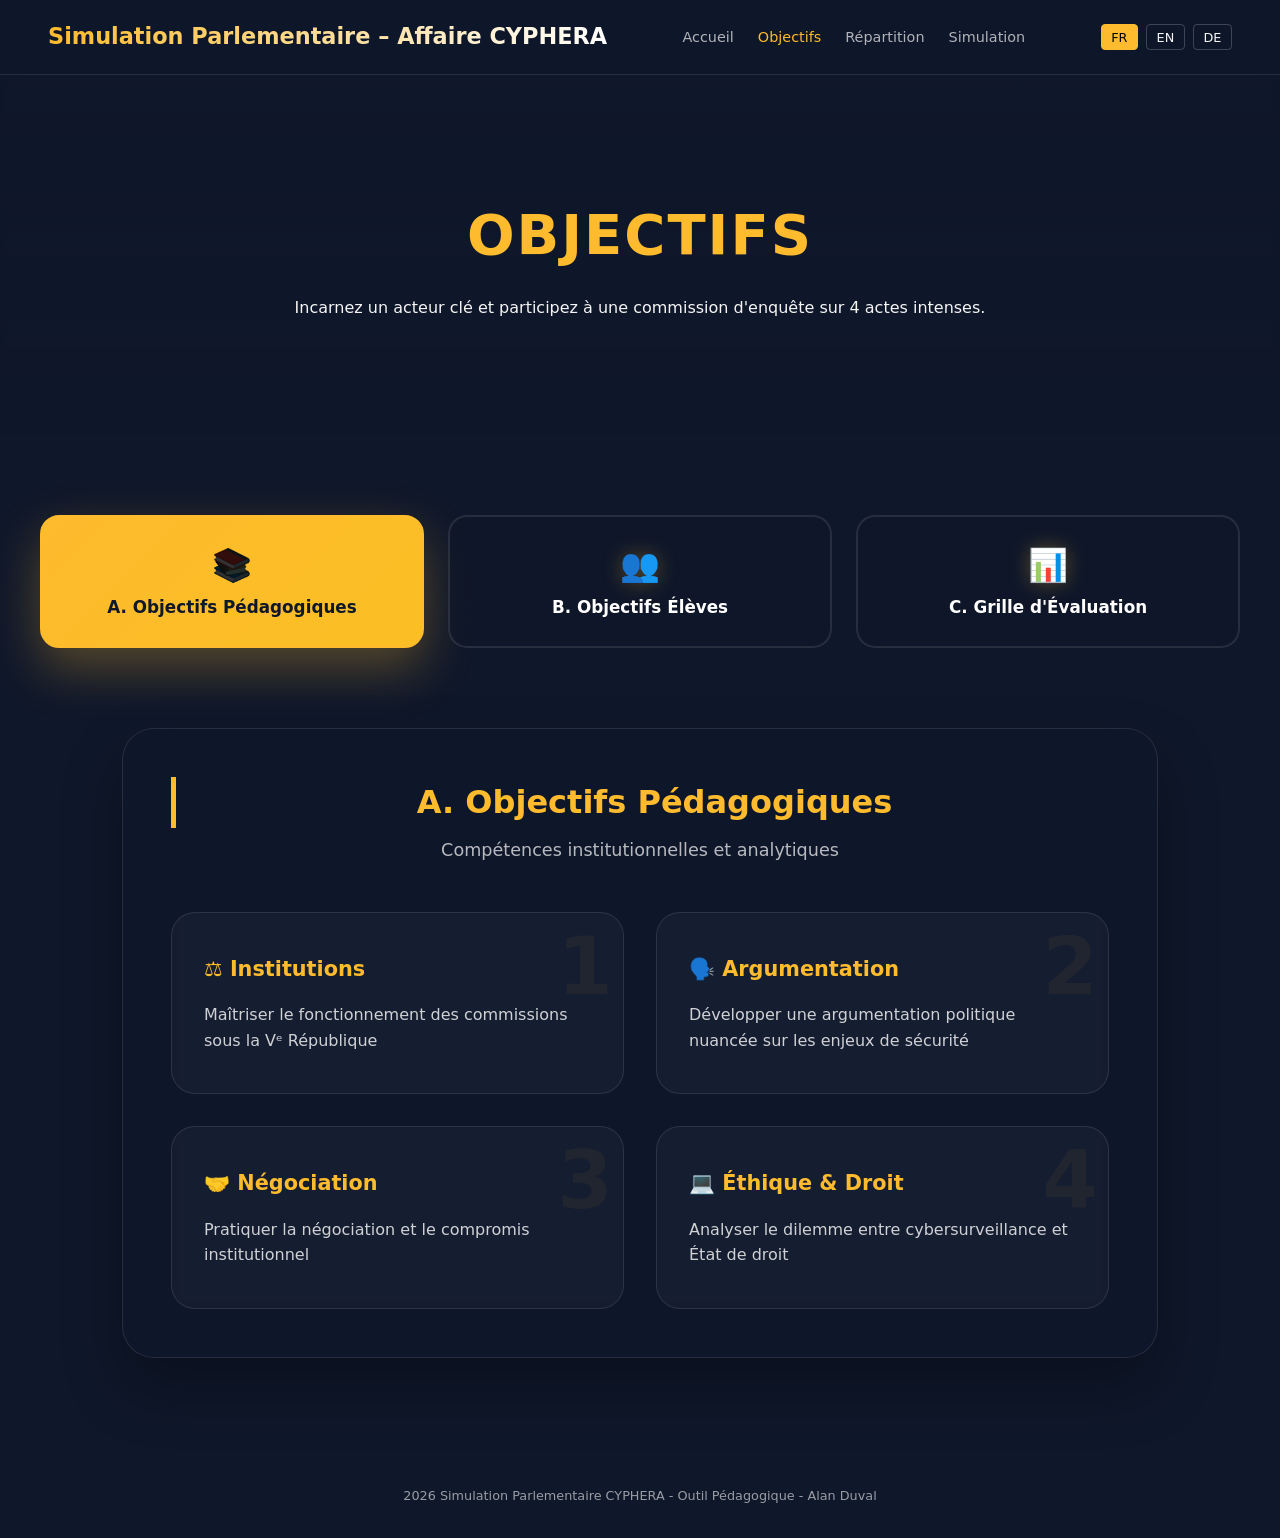
==== objectifs.html @ 70f9145d "first firs" ====
<!DOCTYPE html>
<html lang="fr">
<head>
    <meta charset="UTF-8">
    <meta name="viewport" content="width=device-width, initial-scale=1.0">
    <title data-i18n="tab_objectives">Objectifs – Affaire CYPHERA</title>
    <link rel="stylesheet" href="css/common.css">
    <link rel="stylesheet" href="css/objectifs.css">
</head>
<body data-lang="fr">
    <main class="objectifs-container">
        <!-- Page Hero (Harmonized) -->
        <section class="page-hero">
            <div class="video-container">
                <video id="bgVideo" autoplay muted playsinline loop>
                    <source src="assets/videos/CYPHERA02.mp4" type="video/mp4">
                </video>
                <div class="video-overlay"></div>
            </div>
            <div class="hero-content">
                <h1 data-i18n="nav_objectives">Objectifs</h1>
                <p data-i18n="slide3_text">Incarnez un acteur clé et participez à une commission d'enquête sur 4 actes intenses.</p>
            </div>
        </section>

        <!-- Navigation par 3 Boutons -->
        <section class="objectifs-buttons">
            <div class="buttons-grid">
                <button class="objectif-btn pedagogique active" data-section="pedagogiques">
                    <span class="btn-icon">📚</span>
                    <span data-i18n="objectifs.pedagogiques">A. Objectifs Pédagogiques</span>
                </button>
                <button class="objectif-btn eleves" data-section="eleves">
                    <span class="btn-icon">👥</span>
                    <span data-i18n="objectifs.eleves">B. Objectifs Élèves</span>
                </button>
                <button class="objectif-btn evaluation" data-section="evaluation">
                    <span class="btn-icon">📊</span>
                    <span data-i18n="objectifs.evaluation">C. Grille d'Évaluation</span>
                </button>
            </div>
        </section>

        <!-- Contenu Dynamique 3 Sections -->
        <section class="objectifs-content">
            
            <!-- Section A : Objectifs Pédagogiques -->
            <!-- Section A : Objectifs Pédagogiques -->
            <div id="pedagogiques" class="content-section active glass-card">
                <div class="section-header">
                    <h2 data-i18n="pedagogiques.title">A. Objectifs Pédagogiques</h2>
                    <p class="section-subtitle" data-i18n="pedagogiques.subtitle">Compétences institutionnelles et analytiques</p>
                </div>
                
                <div class="goals-grid">
                    <div class="goal-card">
                        <span class="goal-number">1</span>
                        <h3 data-i18n="pedagogiques.1.title">⚖️ Institutions</h3>
                        <p data-i18n="pedagogiques.1.desc">Maîtriser le fonctionnement des commissions sous la Vᵉ République</p>
                    </div>
                    
                    <div class="goal-card">
                        <span class="goal-number">2</span>
                        <h3 data-i18n="pedagogiques.2.title">🗣️ Argumentation</h3>
                        <p data-i18n="pedagogiques.2.desc">Développer une argumentation politique nuancée sur les enjeux de sécurité</p>
                    </div>
                    
                    <div class="goal-card">
                        <span class="goal-number">3</span>
                        <h3 data-i18n="pedagogiques.3.title">🤝 Négociation</h3>
                        <p data-i18n="pedagogiques.3.desc">Pratiquer la négociation et le compromis institutionnel</p>
                    </div>
                    
                    <div class="goal-card">
                        <span class="goal-number">4</span>
                        <h3 data-i18n="pedagogiques.4.title">💻 Éthique & Droit</h3>
                        <p data-i18n="pedagogiques.4.desc">Analyser le dilemme entre cybersurveillance et État de droit</p>
                    </div>
                </div>
            </div>

            <!-- Section B : Objectifs Élèves (CORRECTION #3) -->
            <div id="eleves" class="content-section glass-card">
                <div class="section-header">
                    <h2 data-i18n="eleves.title">B. Objectifs pour les Élèves</h2>
                    <p class="section-subtitle" data-i18n="eleves.subtitle">Préparation et évaluation concrètes</p>
                </div>
                
                <div class="goals-grid">
                    <div class="goal-card">
                        <span class="goal-number">1</span>
                        <h3 data-i18n="eleves.1.title">🎭 Incarner un rôle</h3>
                        <p data-i18n="eleves.1.desc">Incarner de manière réaliste l'un des 14 rôles attribués</p>
                    </div>
                    
                    <div class="goal-card">
                        <span class="goal-number">2</span>
                        <h3 data-i18n="eleves.2.title">📝 Préparer arguments</h3>
                        <p data-i18n="eleves.2.desc">Préparer des arguments adaptés à la position politique du rôle</p>
                    </div>
                    
                    <div class="goal-card">
                        <span class="goal-number">3</span>
                        <h3 data-i18n="eleves.3.title">⚖️ Comprendre les institutions</h3>
                        <p data-i18n="eleves.3.desc">Comprendre sa place et ses pouvoirs dans le cadre des institutions de la Ve République</p>
                    </div>
                    
                    <div class="goal-card">
                        <span class="goal-number">4</span>
                        <h3 data-i18n="eleves.4.title">🗳️ Participer débat</h3>
                        <p data-i18n="eleves.4.desc">Participer activement au débat démocratique structuré</p>
                    </div>
                </div>
            </div>

            <!-- Section C : Grille d'Évaluation COMPLÈTE -->
            <div id="evaluation" class="content-section glass-card">
                <h2 data-i18n="eval.title">Grille d'Évaluation (20 points)</h2>
                
                <div class="evaluation-summary">
                    <p data-i18n="eval.description">Évaluation par groupe (2 élèves) sur 4 phases (5 pts/phase × 4 = 20 pts)</p>
                </div>

                <!-- Tableau Principal 4 Critères -->
                <table class="evaluation-grid main-grid">
                    <thead>
                        <tr>
                            <th data-i18n="eval.criteria">Critère</th>
                            <th data-i18n="eval.description_col">Description</th>
                            <th data-i18n="eval.0to1">0-1 pt</th>
                            <th data-i18n="eval.2to3">2-3 pts</th>
                            <th data-i18n="eval.4to5">4-5 pts</th>
                        </tr>
                    </thead>
                    <tbody>
                        <tr>
                            <td data-i18n="eval.criterion1">1. Rôle</td>
                            <td data-i18n="eval.desc1">Cohérence/jeu du rôle attribué (position, intérêts, limites)</td>
                            <td>Flou</td>
                            <td>Plausible</td>
                            <td class="gold">Nuancé</td>
                        </tr>
                        <tr>
                            <td data-i18n="eval.criterion2">2. Faits CYPHERA</td>
                            <td data-i18n="eval.desc2">Maîtrise scénario (ingérence, surveillance, 14 acteurs)</td>
                            <td>Imprécis</td>
                            <td>Corrects</td>
                            <td class="gold">Enrichis</td>
                        </tr>
                        <tr>
                            <td data-i18n="eval.criterion3">3. Questions/Réponses</td>
                            <td data-i18n="eval.desc3">Commission: questions incisives. Témoins: réponses cohérentes</td>
                            <td>Vagues</td>
                            <td>Basiques</td>
                            <td class="gold">Stratégiques</td>
                        </tr>
                        <tr>
                            <td data-i18n="eval.criterion4">4. Argumentation</td>
                            <td data-i18n="eval.desc4">Dilemme sécurité/libertés, cohérence avec pouvoir du rôle</td>
                            <td>Faibles</td>
                            <td>Logiques</td>
                            <td class="gold">Complexes</td>
                        </tr>
                    </tbody>
                </table>

                <!-- Tableaux Par Phase (Actes 1-4) -->
                <div class="phases-breakdown">
                    <div class="phase-card">
                        <h3 data-i18n="eval.phase1">Phase 1 : Création Commission (Acte 1)</h3>
                        <table class="phase-grid">
                            <tr><th data-i18n="eval.focus">Focus</th><th data-i18n="eval.expected">Attendus</th></tr>
                            <tr><td data-i18n="eval.role">Rôle</td><td>Négociation président/rapporteur crédible</td></tr>
                            <tr><td data-i18n="eval.facts">Faits</td><td>Procédure résolution, bureau commission</td></tr>
                            <tr><td data-i18n="eval.questions">Questions</td><td>"Qui élit président ?", "Champ enquête ?"</td></tr>
                            <tr><td data-i18n="eval.argumentation">Argumentation</td><td>Compromis majorités/oppositions</td></tr>
                        </table>
                    </div>
                    <div class="phase-card">
                        <h3 data-i18n="eval.phase2">Phase 2 : Auditions (Acte 2)</h3>
                        <table class="phase-grid">
                            <tr><th data-i18n="eval.focus">Focus</th><th data-i18n="eval.expected">Attendus</th></tr>
                            <tr><td data-i18n="eval.role">Rôle</td><td>CNIL→RGPD, Extrême droite→Singapour, Journalistes→sources</td></tr>
                            <tr><td data-i18n="eval.facts">Faits</td><td>CYPHERA SECURITY, surveillance collatérale</td></tr>
                            <tr><td data-i18n="eval.questions">Questions</td><td>"Pourquoi surveiller innocents ?"</td></tr>
                            <tr><td data-i18n="eval.argumentation">Argumentation</td><td>Défense/attaque selon position</td></tr>
                        </table>
                    </div>
                    <div class="phase-card">
                        <h3 data-i18n="eval.phase3">Phase 3 : Rapport (Acte 3)</h3>
                        <table class="phase-grid">
                            <tr><th data-i18n="eval.focus">Focus</th><th data-i18n="eval.expected">Attendus</th></tr>
                            <tr><td data-i18n="eval.role">Rôle</td><td>4 positions/acteur/acte cohérentes</td></tr>
                            <tr><td data-i18n="eval.facts">Faits</td><td>Synthèse auditions, responsabilités</td></tr>
                            <tr><td data-i18n="eval.questions">Questions</td><td>Réformes proposées (CNCTR, loi)</td></tr>
                            <tr><td data-i18n="eval.argumentation">Argumentation</td><td>Propositions législatives réalistes</td></tr>
                        </table>
                    </div>
                    <div class="phase-card">
                        <h3 data-i18n="eval.phase4">Phase 4 : Débat Final (Acte 4)</h3>
                        <table class="phase-grid">
                            <tr><th data-i18n="eval.focus">Focus</th><th data-i18n="eval.expected">Attendus</th></tr>
                            <tr><td data-i18n="eval.role">Rôle</td><td>Plaidoyer final convaincant</td></tr>
                            <tr><td data-i18n="eval.facts">Faits</td><td>Conséquences politiques (loi, opinion)</td></tr>
                            <tr><td data-i18n="eval.questions">Questions</td><td>Gestion objections adversaires</td></tr>
                            <tr><td data-i18n="eval.argumentation">Argumentation</td><td>Vision stratégique éthique</td></tr>
                        </table>
                    </div>
                </div>

                <!-- Barème Détail -->
                <div class="evaluation-scale">
                    <h3 data-i18n="eval.scale">Barème Détaillé</h3>
                    <table class="scale-grid">
                        <thead>
                            <tr>
                                <th data-i18n="eval.points">Points</th>
                                <th data-i18n="eval.level">Niveau</th>
                                <th data-i18n="eval.expectations">Attentes</th>
                            </tr>
                        </thead>
                        <tbody>
                            <tr class="excellent"><td>16-20/20</td><td data-i18n="eval.excellent">Excellent</td><td>Rôles nuancés, argumentation fine, maîtrise institutions</td></tr>
                            <tr class="very-good"><td>12-15/20</td><td data-i18n="eval.veryGood">Très Bon</td><td>Rôles cohérents, arguments solides, procédure juste</td></tr>
                            <tr class="satisfying"><td>8-11/20</td><td data-i18n="eval.satisfying">Satisfaisant</td><td>Rôles identifiés, faits corrects, participation active</td></tr>
                            <tr class="insufficient"><td>&lt;8/20</td><td data-i18n="eval.insufficient">Insuffisant</td><td>Rôles flous, faits imprécis, participation passive</td></tr>
                        </tbody>
                    </table>
                </div>

                <!-- Fiche Professeur -->
                <div class="teacher-section">
                    <h3 data-i18n="eval.instructions">Instructions Professeur</h3>
                    <ul>
                        <li data-i18n="eval.inst1">Évaluer par phase (5 colonnes horizontales)</li>
                        <li data-i18n="eval.inst2">Cocher 4-5 pts : Excellent | 2-3 pts : Satisfaisant | 0-1 pt : À travailler</li>
                        <li data-i18n="eval.inst3">Bonus transversaux (+4 pts max) : Sources, i18n, binôme équilibré</li>
                        <li data-i18n="eval.inst4">Total final : ___/24 pts (grille + bonus)</li>
                    </ul>
                </div>

                <!-- Boutons Actions -->
                <div class="pdf-actions">
                    <button class="pdf-btn gold" id="download-grille-pdf" data-pdf="grille-evaluation-complete">
                        📥 <span data-i18n="eval.download">Télécharger PDF</span>
                    </button>
                    <button class="print-btn" onclick="window.print()">
                        🖨️ <span data-i18n="eval.print">Imprimer</span>
                    </button>
                </div>
            </div>
        </section>
    </main>

    <!-- Scripts CYPHERA -->
    <script src="i18n/translations.js"></script>
    <script src="js/i18n.js"></script>
    <script src="js/header.js"></script>
    <script src="js/pdf-generator.js"></script>
    <script src="js/objectifs.js"></script>
</body>
</html>
---- css/common.css ----
:root {
    --primary-color: #1a2a6c;
    --secondary-color: #b21f1f;
    --accent-color: #fdbb2d;
    --text-color: #f5f5f5;
    --bg-color: #0f172a;
    --card-bg: rgba(255, 255, 255, 0.05);
    --glass-effect: blur(10px);
    --transition: all 0.3s ease;
}

* {
    margin: 0;
    padding: 0;
    box-sizing: border-box;
    font-family: 'Inter', system-ui, -apple-system, sans-serif;
}

body {
    background-color: var(--bg-color);
    color: var(--text-color);
    line-height: 1.6;
    overflow-x: hidden;
    min-height: 100vh;
    display: flex;
    flex-direction: column;
}

.main-header {
    background: rgba(15, 23, 42, 0.9);
    backdrop-filter: var(--glass-effect);
    padding: 1.2rem 3rem;
    display: flex;
    justify-content: space-between;
    align-items: center;
    position: sticky;
    top: 0;
    z-index: 1000;
    border-bottom: 1px solid rgba(255, 255, 255, 0.1);
}

.logo-container h1 {
    font-size: 1.4rem;
    font-weight: 800;
    background: linear-gradient(to right, var(--accent-color), #fff);
    -webkit-background-clip: text;
    -webkit-text-fill-color: transparent;
}

.main-nav ul {
    display: flex;
    list-style: none;
    gap: 1.5rem;
}

.main-nav a {
    text-decoration: none;
    color: var(--text-color);
    font-size: 0.9rem;
    font-weight: 500;
    opacity: 0.7;
    transition: var(--transition);
}

.main-nav a:hover, .main-nav a.active {
    opacity: 1;
    color: var(--accent-color);
}

.lang-selector {
    display: flex;
    gap: 0.5rem;
}

.lang-btn {
    background: transparent;
    border: 1px solid rgba(255, 255, 255, 0.2);
    color: var(--text-color);
    padding: 0.3rem 0.6rem;
    cursor: pointer;
    border-radius: 4px;
    font-size: 0.8rem;
    transition: var(--transition);
}

.lang-btn:hover, .lang-btn.active {
    background: var(--accent-color);
    color: #000;
    border-color: var(--accent-color);
}

.main-footer {
    padding: 2rem;
    text-align: center;
    font-size: 0.8rem;
    opacity: 0.6;
    margin-top: auto;
}

.container {
    max-width: 1200px;
    margin: 0 auto;
    padding: 2rem;
    width: 100%;
}

/* Page Hero Section (Generalized for all pages) */
.page-hero {
    position: relative;
    height: 40vh;
    width: 100%;
    overflow: hidden;
    display: flex;
    align-items: center;
    justify-content: center;
    text-align: center;
}

.video-container {
    position: absolute;
    top: 0;
    left: 0;
    width: 100%;
    height: 100%;
    z-index: -1;
}

.video-container video {
    width: 100%;
    height: 100%;
    object-fit: cover;
}

.video-overlay {
    position: absolute;
    top: 0;
    left: 0;
    width: 100%;
    height: 100%;
    background: linear-gradient(to bottom, rgba(15, 23, 42, 0.5), rgba(15, 23, 42, 0.7));
    backdrop-filter: blur(2px);
}

.hero-content {
    z-index: 1;
    padding: 2rem;
}

.hero-content h1 {
    font-size: 3.5rem;
    margin-bottom: 1rem;
    color: var(--accent-color);
    text-transform: uppercase;
    letter-spacing: 2px;
    font-weight: 800;
}
---- css/objectifs.css ----
/* objectifs.css - 3 boutons séquentiels & Grille d'évaluation complète */

:root {
    --navy: #1a2a6c;
    --blue: #1e3a8a;
    --gold: #fdbb2d;
    --light-bg: #f8fafc;
}

.objectifs-container {
    padding-top: 0; /* Hero takes care of spacing */
    min-height: 100vh;
}

/* Section Boutons */
.objectifs-buttons {
    padding: 3rem 2rem;
    margin-top: 2rem;
}

.buttons-grid {
    display: grid;
    grid-template-columns: repeat(auto-fit, minmax(280px, 1fr));
    gap: 1.5rem;
    max-width: 1200px;
    margin: 0 auto;
}

.objectif-btn {
    position: relative;
    padding: 1.8rem 1.2rem;
    border: 2px solid rgba(255, 255, 255, 0.1);
    border-radius: 1.2rem;
    background: rgba(15, 23, 42, 0.4);
    backdrop-filter: blur(20px);
    color: white;
    font-weight: 600;
    font-size: 1.05rem;
    cursor: pointer;
    transition: all 0.4s cubic-bezier(0.4, 0, 0.2, 1);
    text-align: center;
}

.objectif-btn:hover {
    border-color: var(--gold);
    box-shadow: 0 15px 35px rgba(253, 187, 45, 0.2);
    transform: translateY(-5px);
}

.objectif-btn.active {
    background: linear-gradient(135deg, var(--gold), #fbbf24);
    color: #0f172a;
    box-shadow: 0 20px 50px rgba(253, 187, 45, 0.3);
    border-color: var(--gold);
}

.btn-icon {
    display: block;
    font-size: 2rem;
    margin-bottom: 0.8rem;
    filter: drop-shadow(0 0 10px rgba(253, 187, 45, 0.3));
}

.objectif-btn.active .btn-icon {
    filter: brightness(0.2);
}

/* Sections de Contenu */
.objectifs-content {
    padding: 2rem 2rem 6rem;
    max-width: 1100px;
    margin: 0 auto;
}

.content-section {
    display: none;
    opacity: 0;
    transform: translateY(30px);
    transition: all 0.6s ease;
}

.content-section.active {
    display: block;
    opacity: 1;
    transform: translateY(0);
}

.glass-card {
    background: rgba(15, 23, 42, 0.5);
    backdrop-filter: blur(30px);
    border: 1px solid rgba(255, 255, 255, 0.1);
    border-radius: 2rem;
    padding: 3rem;
    box-shadow: 0 30px 60px rgba(0, 0, 0, 0.3);
}

.glass-card h2 {
    color: var(--gold);
    margin-bottom: 2rem;
    font-size: 2rem;
    border-left: 5px solid var(--gold);
    padding-left: 1.5rem;
}

/* Listes */
.goals-list {
    list-style: none;
    padding: 0;
}

.goals-list li {
    padding: 1.2rem;
    margin-bottom: 1rem;
    background: rgba(255, 255, 255, 0.05);
    border-radius: 12px;
    border-left: 3px solid rgba(253, 187, 45, 0.5);
    font-size: 1.1rem;
    transition: 0.3s;
}

.goals-list li:hover {
    background: rgba(255, 255, 255, 0.08);
    transform: translateX(10px);
}

/* NEW: Goals Grid System (Section B) */
.section-header {
    margin-bottom: 3rem;
    text-align: center;
}

.section-subtitle {
    color: rgba(255, 255, 255, 0.7);
    font-size: 1.1rem;
    margin-top: -1.5rem;
}

.goals-grid {
    display: grid;
    grid-template-columns: repeat(auto-fit, minmax(320px, 1fr));
    gap: 2rem;
    margin-top: 2rem;
}

.goal-card {
    background: rgba(255, 255, 255, 0.03);
    border: 1px solid rgba(255, 255, 255, 0.1);
    border-radius: 1.5rem;
    padding: 2.5rem 2rem;
    position: relative;
    transition: all 0.4s ease;
    overflow: hidden;
}

.goal-card:hover {
    background: rgba(255, 255, 255, 0.06);
    border-color: var(--gold);
    transform: translateY(-8px);
    box-shadow: 0 20px 40px rgba(0, 0, 0, 0.2);
}

.goal-number {
    position: absolute;
    top: -10px;
    right: 10px;
    font-size: 5rem;
    font-weight: 900;
    color: rgba(253, 187, 45, 0.05);
    z-index: 0;
}

.goal-card h3 {
    color: var(--gold);
    font-size: 1.3rem;
    margin-bottom: 1rem;
    position: relative;
    z-index: 1;
}

.goal-card p {
    color: rgba(255, 255, 255, 0.8);
    line-height: 1.6;
    position: relative;
    z-index: 1;
}

/* GRILLE D'ÉVALUATION COMPLÈTE STYLE */

.evaluation-summary {
    background: rgba(253, 187, 45, 0.1);
    border-left: 4px solid var(--gold);
    padding: 1.5rem;
    border-radius: 0.5rem;
    margin-bottom: 2rem;
    font-size: 1.1rem;
    color: white;
}

/* Tableaux principal & phases */
.evaluation-grid,
.phase-grid,
.scale-grid {
    width: 100%;
    border-collapse: collapse;
    margin: 2rem 0;
    background: rgba(255, 255, 255, 0.05);
    border-radius: 1rem;
    overflow: hidden;
    border: 1px solid rgba(255, 255, 255, 0.1);
}

.evaluation-grid th,
.evaluation-grid td,
.phase-grid th,
.phase-grid td,
.scale-grid th,
.scale-grid td {
    padding: 1.2rem 1.5rem;
    text-align: left;
    border-bottom: 1px solid rgba(255, 255, 255, 0.05);
}

.evaluation-grid th,
.phase-grid th,
.scale-grid th {
    background: rgba(253, 187, 45, 0.1);
    color: var(--gold);
    font-weight: 700;
    font-size: 1rem;
}

.evaluation-grid td:last-child.gold {
    background: rgba(253, 187, 45, 0.15);
    color: var(--gold);
    font-weight: 700;
}

/* Phases breakdown cards */
.phases-breakdown {
    display: grid;
    grid-template-columns: repeat(auto-fit, minmax(320px, 1fr));
    gap: 1.5rem;
    margin: 3rem 0;
}

.phase-card {
    background: rgba(15, 23, 42, 0.4);
    border: 1px solid rgba(253, 187, 45, 0.3);
    border-radius: 1.2rem;
    padding: 1.5rem;
    transition: all 0.3s ease;
}

.phase-card:hover {
    border-color: var(--gold);
    box-shadow: 0 10px 30px rgba(253, 187, 45, 0.1);
    transform: translateY(-3px);
}

.phase-card h3 {
    color: var(--gold);
    font-size: 1.1rem;
    margin-bottom: 1.2rem;
    padding-bottom: 0.5rem;
    border-bottom: 1px solid rgba(253, 187, 45, 0.2);
}

.phase-grid {
    background: transparent;
    margin: 0;
    font-size: 0.9rem;
}

.phase-grid th { padding: 0.5rem 1rem; }
.phase-grid td { padding: 0.8rem 1rem; border: none; border-bottom: 1px solid rgba(255, 255, 255, 0.03); }
.phase-grid td:first-child { color: var(--gold); font-weight: 600; width: 30%; }

/* Barème niveau */
.evaluation-scale {
    margin: 3rem 0;
}

.scale-grid tr.excellent { background: rgba(52, 211, 153, 0.1); }
.scale-grid tr.very-good { background: rgba(96, 165, 250, 0.1); }
.scale-grid tr.satisfying { background: rgba(251, 191, 36, 0.1); }
.scale-grid tr.insufficient { background: rgba(248, 113, 113, 0.1); }

/* Section professeur */
.teacher-section {
    background: rgba(255, 255, 255, 0.03);
    border-left: 4px solid var(--gold);
    padding: 2.5rem;
    border-radius: 1rem;
    margin: 3rem 0;
}

.teacher-section h3 {
    color: var(--gold);
    margin-bottom: 1.5rem;
    font-size: 1.4rem;
}

.teacher-section ul {
    list-style: none;
    padding: 0;
}

.teacher-section li {
    padding: 0.8rem 0;
    color: rgba(255, 255, 255, 0.8);
    border-bottom: 1px solid rgba(255, 255, 255, 0.05);
}

.teacher-section li:before {
    content: "✓ ";
    color: var(--gold);
    font-weight: bold;
    margin-right: 0.8rem;
}

/* Boutons actions */
.pdf-actions {
    display: flex;
    gap: 1.5rem;
    margin-top: 3rem;
    justify-content: center;
    flex-wrap: wrap;
}

.pdf-btn,
.print-btn {
    padding: 1.2rem 3rem;
    background: linear-gradient(135deg, var(--gold), #fbbf24);
    color: #0f172a;
    border: none;
    border-radius: 50px;
    font-weight: 800;
    font-size: 1.1rem;
    cursor: pointer;
    box-shadow: 0 10px 25px rgba(253, 187, 45, 0.3);
    transition: 0.4s;
    display: flex;
    align-items: center;
    gap: 0.8rem;
}

.print-btn {
    background: rgba(255, 255, 255, 0.1);
    color: white;
    border: 1px solid rgba(255, 255, 255, 0.2);
}

.pdf-btn:hover, .print-btn:hover {
    transform: translateY(-5px) scale(1.02);
    box-shadow: 0 15px 35px rgba(253, 187, 45, 0.5);
}

/* Mobile responsive */
@media (max-width: 768px) {
    .buttons-grid { grid-template-columns: 1fr; }
    .glass-card { padding: 2rem 1.5rem; }
    .evaluation-grid { display: block; overflow-x: auto; }
    .phases-breakdown { grid-template-columns: 1fr; }
    .pdf-actions { flex-direction: column; width: 100%; }
    .pdf-btn, .print-btn { width: 100%; justify-content: center; }
}

/* Print Styles */
@media print {
    body { background: white; color: black; }
    .main-header, .main-footer, .hero-video, .objectifs-buttons, .pdf-actions { display: none !important; }
    .objectifs-container { padding: 0; margin: 0; }
    .glass-card { 
        background: white !important; 
        color: black !important; 
        box-shadow: none !important; 
        padding: 0; 
        border: none !important;
    }
    .evaluation-grid, .phase-grid, .scale-grid {
        background: white !important;
        color: black !important;
        border: 1px solid #ccc !important;
    }
    .evaluation-grid th, .phase-grid th, .scale-grid th {
        background: #f0f0f0 !important;
        color: black !important;
        border: 1px solid #ccc !important;
    }
    .evaluation-grid td, .phase-grid td, .scale-grid td {
        border: 1px solid #eee !important;
    }
    .gold { background: #fff9eb !important; }
    .excellent { background: #ecfdf5 !important; }
    .content-section { display: block !important; opacity: 1 !important; transform: none !important; margin-bottom: 2rem; }
    h2, h3 { color: black !important; border-color: #333 !important; }
    .teacher-section { border: 1px solid #ccc !important; background: #fafafa !important; }
}
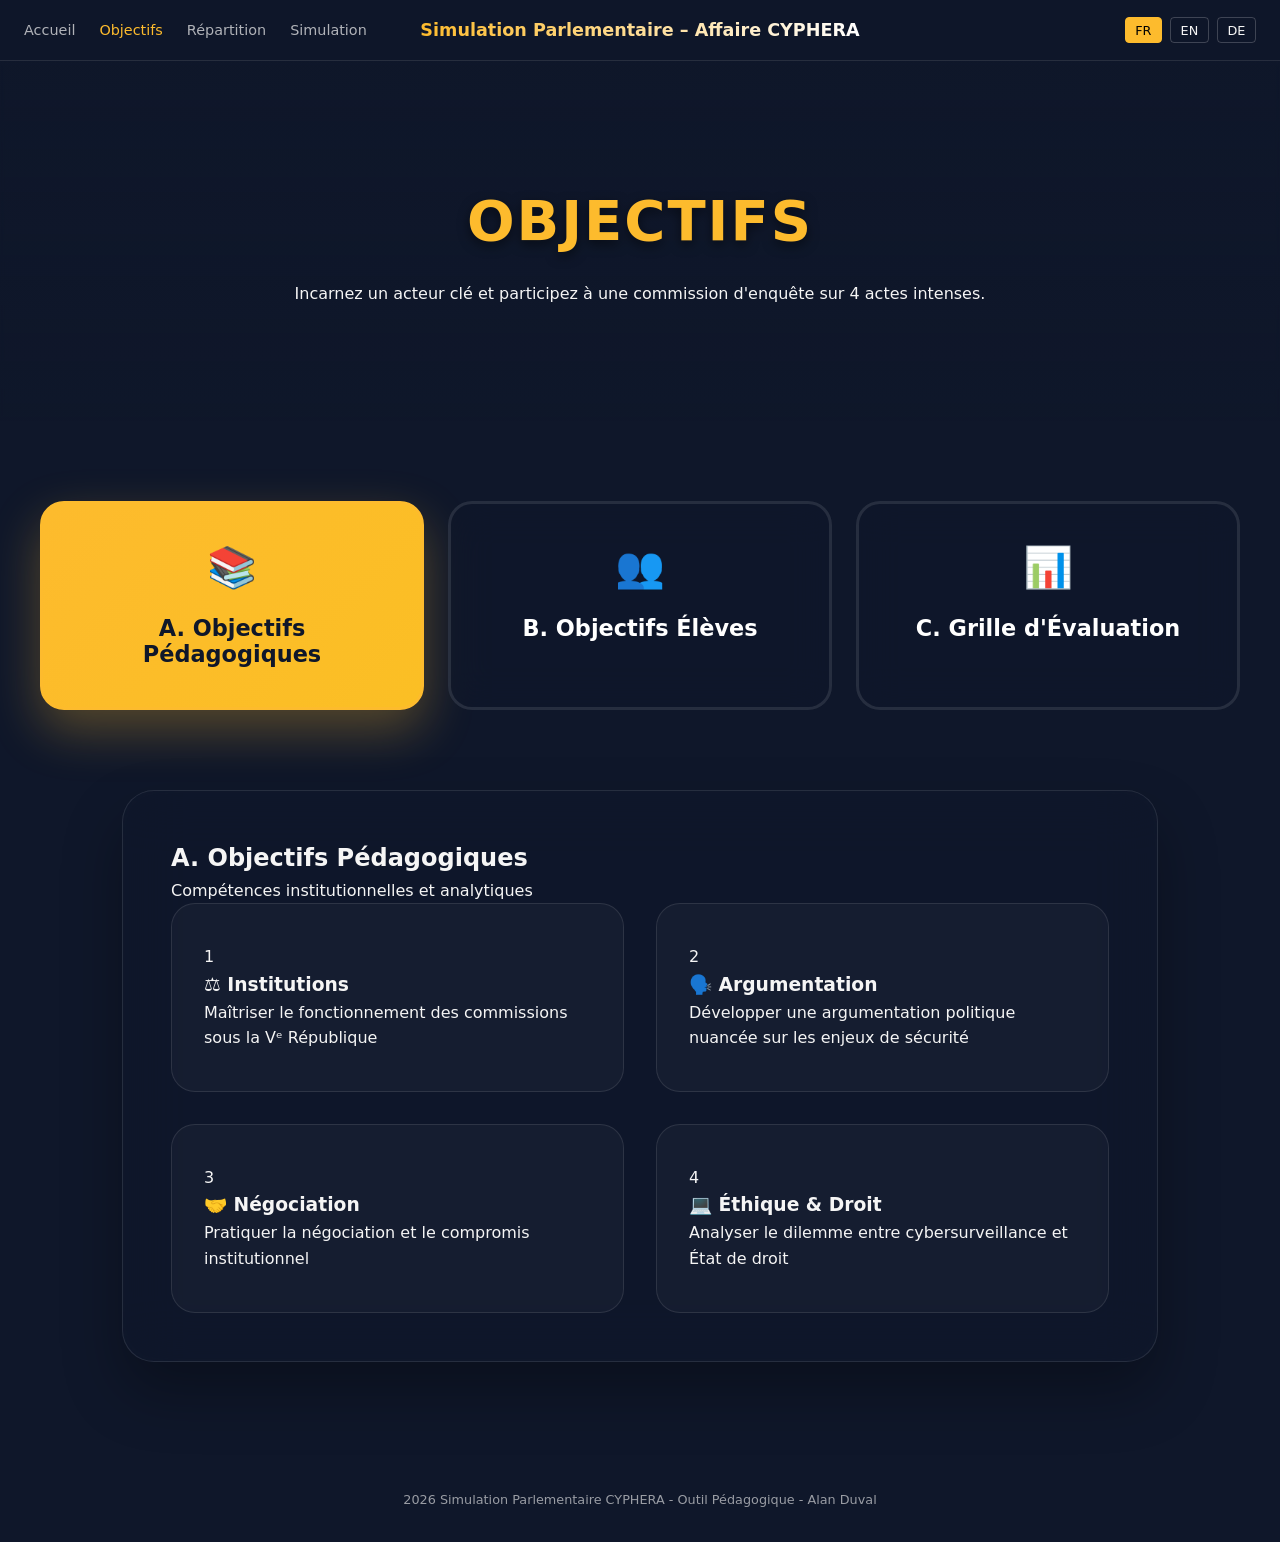
==== commit fb4f4413: "next next" ====
--- a/objectifs.html
+++ b/objectifs.html
@@ -4,8 +4,17 @@
     <meta charset="UTF-8">
     <meta name="viewport" content="width=device-width, initial-scale=1.0">
     <title data-i18n="tab_objectives">Objectifs – Affaire CYPHERA</title>
-    <link rel="stylesheet" href="css/common.css">
-    <link rel="stylesheet" href="css/objectifs.css">
+    <link rel="stylesheet" href="css/base/variables.css">
+    <link rel="stylesheet" href="css/base/reset.css">
+    <link rel="stylesheet" href="css/base/layout.css">
+    <link rel="stylesheet" href="css/components/header.css">
+    <link rel="stylesheet" href="css/components/header-nav.css">
+    <link rel="stylesheet" href="css/components/header-mobile.css">
+    <link rel="stylesheet" href="css/components/hero.css">
+    <link rel="stylesheet" href="css/components/glass-card.css">
+    <link rel="stylesheet" href="css/components/tables.css">
+    <link rel="stylesheet" href="css/pages/objectifs/objectifs-layout.css">
+    <link rel="stylesheet" href="css/pages/objectifs/objectifs-eval.css">
 </head>
 <body data-lang="fr">
     <main class="objectifs-container">
@@ -254,9 +263,9 @@
 
     <!-- Scripts CYPHERA -->
     <script src="i18n/translations.js"></script>
-    <script src="js/i18n.js"></script>
-    <script src="js/header.js"></script>
-    <script src="js/pdf-generator.js"></script>
-    <script src="js/objectifs.js"></script>
+    <script src="js/core/i18n.js"></script>
+    <script src="js/components/header.js"></script>
+    <script src="js/utils/pdf-generator.js"></script>
+    <script src="js/modules/objectifs.js"></script>
 </body>
 </html>
--- a/css/base/variables.css
+++ b/css/base/variables.css
@@ -0,0 +1,11 @@
+:root {
+    --primary-color: #1a2a6c;
+    --secondary-color: #b21f1f;
+    --accent-color: #fdbb2d;
+    --gold: #fdbb2d;
+    --text-color: #f5f5f5;
+    --bg-color: #0f172a;
+    --card-bg: rgba(255, 255, 255, 0.05);
+    --glass-effect: blur(10px);
+    --transition: all 0.3s ease;
+}
--- a/css/base/layout.css
+++ b/css/base/layout.css
@@ -0,0 +1,20 @@
+.container {
+    max-width: 1200px;
+    margin: 0 auto;
+    padding: 2rem;
+    width: 100%;
+}
+
+.main-footer {
+    padding: 2rem;
+    text-align: center;
+    font-size: 0.8rem;
+    opacity: 0.6;
+    margin-top: auto;
+}
+
+@media (max-width: 768px) {
+    .container {
+        padding: 1.5rem;
+    }
+}
--- a/css/components/header.css
+++ b/css/components/header.css
@@ -0,0 +1,59 @@
+.main-header {
+    background: rgba(15, 23, 42, 0.9);
+    backdrop-filter: var(--glass-effect);
+    padding: 1rem 1.5rem;
+    display: grid;
+    grid-template-columns: 1fr auto 1fr;
+    align-items: center;
+    position: sticky;
+    top: 0;
+    z-index: 1000;
+    border-bottom: 1px solid rgba(255, 255, 255, 0.1);
+}
+
+.header-left {
+    display: flex;
+    justify-content: flex-start;
+}
+
+.header-right {
+    display: flex;
+    justify-content: flex-end;
+    align-items: center;
+    gap: 1rem;
+}
+
+.logo-container {
+    text-align: center;
+}
+
+.logo-container h1 {
+    font-size: 1.1rem;
+    font-weight: 800;
+    background: linear-gradient(to right, var(--accent-color), #fff);
+    -webkit-background-clip: text;
+    background-clip: text;
+    -webkit-text-fill-color: transparent;
+    white-space: nowrap;
+}
+
+.main-nav ul {
+    display: flex;
+    list-style: none;
+    gap: 1.5rem;
+}
+
+.main-nav a {
+    text-decoration: none;
+    color: var(--text-color);
+    font-size: 0.9rem;
+    font-weight: 500;
+    opacity: 0.7;
+    transition: var(--transition);
+}
+
+.main-nav a:hover,
+.main-nav a.active {
+    opacity: 1;
+    color: var(--accent-color);
+}
--- a/css/components/header-nav.css
+++ b/css/components/header-nav.css
@@ -0,0 +1,57 @@
+.lang-selector {
+    display: flex;
+    gap: 0.5rem;
+}
+
+.lang-btn {
+    background: transparent;
+    border: 1px solid rgba(255, 255, 255, 0.2);
+    color: var(--text-color);
+    padding: 0.3rem 0.6rem;
+    cursor: pointer;
+    border-radius: 4px;
+    font-size: 0.8rem;
+    transition: var(--transition);
+}
+
+.lang-btn:hover,
+.lang-btn.active {
+    background: var(--accent-color);
+    color: #000;
+    border-color: var(--accent-color);
+}
+
+/* Hamburger Menu Toggle */
+.menu-toggle {
+    display: none;
+    flex-direction: column;
+    justify-content: space-between;
+    width: 30px;
+    height: 21px;
+    background: transparent;
+    border: none;
+    cursor: pointer;
+    padding: 0;
+    z-index: 1001;
+}
+
+.menu-toggle span {
+    width: 100%;
+    height: 3px;
+    background-color: var(--text-color);
+    border-radius: 10px;
+    transition: all 0.3s ease;
+}
+
+/* Animation Hamburger to X */
+.menu-toggle.active span:nth-child(1) {
+    transform: translateY(9px) rotate(45deg);
+}
+
+.menu-toggle.active span:nth-child(2) {
+    opacity: 0;
+}
+
+.menu-toggle.active span:nth-child(3) {
+    transform: translateY(-9px) rotate(-45deg);
+}
--- a/css/components/header-mobile.css
+++ b/css/components/header-mobile.css
@@ -0,0 +1,137 @@
+@media (max-width: 768px) {
+    .main-header {
+        display: flex;
+        justify-content: space-between;
+        align-items: center;
+        padding: 0.8rem 1rem;
+        gap: 0.5rem;
+    }
+
+    .header-left {
+        display: contents;
+    }
+
+    .logo-container {
+        flex: 1;
+        text-align: left;
+    }
+
+    .header-right {
+        display: flex;
+        align-items: center;
+        gap: 0.8rem;
+    }
+
+    .menu-toggle {
+        display: flex;
+        flex-shrink: 0;
+        z-index: 3000;
+        position: relative;
+    }
+
+    .main-nav ul li {
+        opacity: 0;
+        transform: translateY(30px);
+        transition: all 0.5s cubic-bezier(0.175, 0.885, 0.32, 1.275);
+    }
+
+    .main-nav.active ul li {
+        opacity: 1;
+        transform: translateY(0);
+    }
+
+    /* Staggered delay for menu items */
+    .main-nav.active ul li:nth-child(1) { transition-delay: 0.1s; }
+    .main-nav.active ul li:nth-child(2) { transition-delay: 0.2s; }
+    .main-nav.active ul li:nth-child(3) { transition-delay: 0.3s; }
+    .main-nav.active ul li:nth-child(4) { transition-delay: 0.4s; }
+
+    .main-nav {
+        position: fixed;
+        top: 0;
+        left: 0;
+        width: 100%;
+        height: 100vh;
+        background: rgba(15, 23, 42, 0.98);
+        backdrop-filter: blur(25px);
+        display: flex;
+        flex-direction: column;
+        justify-content: center;
+        align-items: center;
+        padding: 2rem;
+        transition: all 0.5s cubic-bezier(0.4, 0, 0.2, 1);
+        z-index: 2000;
+        opacity: 0;
+        visibility: hidden;
+        pointer-events: none;
+    }
+
+    .main-nav.active {
+        opacity: 1;
+        visibility: visible;
+        pointer-events: auto;
+    }
+
+    .main-nav ul {
+        flex-direction: column;
+        align-items: center;
+        gap: 2.5rem;
+        width: 100%;
+        margin-bottom: 0;
+    }
+
+    .main-nav a {
+        font-size: 2rem;
+        font-weight: 800;
+        text-transform: uppercase;
+        letter-spacing: 4px;
+        transition: var(--transition);
+    }
+    
+    .main-nav a:hover,
+    .main-nav a.active {
+        transform: scale(1.1);
+        color: var(--accent-color);
+        opacity: 1;
+    }
+
+    .lang-selector {
+        display: flex; 
+        gap: 0.3rem;
+    }
+
+    .lang-btn {
+        padding: 0.25rem 0.5rem;
+        font-size: 0.75rem;
+    }
+
+    .logo-container h1 {
+        font-size: 0.95rem;
+        max-width: none;
+        line-height: 1.2;
+    }
+}
+
+@media (max-width: 559px) {
+    .main-header {
+        flex-direction: column;
+        gap: 0.8rem;
+        padding: 1rem;
+    }
+
+    .logo-container {
+        text-align: center;
+        width: 100%;
+    }
+
+    .logo-container h1 {
+        font-size: 0.9rem;
+        white-space: normal;
+    }
+
+    .header-right {
+        width: 100%;
+        justify-content: center;
+        gap: 1.5rem;
+    }
+}
--- a/css/components/hero.css
+++ b/css/components/hero.css
@@ -0,0 +1,57 @@
+.page-hero {
+    position: relative;
+    height: 40vh;
+    width: 100%;
+    overflow: hidden;
+    display: flex;
+    align-items: center;
+    justify-content: center;
+    text-align: center;
+}
+
+.video-container {
+    position: absolute;
+    top: 0;
+    left: 0;
+    width: 100%;
+    height: 100%;
+    z-index: -1;
+}
+
+.video-container video {
+    width: 100%;
+    height: 100%;
+    object-fit: cover;
+}
+
+.video-overlay {
+    position: absolute;
+    top: 0;
+    left: 0;
+    width: 100%;
+    height: 100%;
+    background: linear-gradient(to bottom, rgba(15, 23, 42, 0.5), rgba(15, 23, 42, 0.7));
+    backdrop-filter: blur(2px);
+}
+
+.hero-content {
+    z-index: 1;
+    padding: 2rem;
+}
+
+.hero-content h1 {
+    font-size: 3.5rem;
+    margin-bottom: 1rem;
+    color: var(--accent-color);
+    text-transform: uppercase;
+    letter-spacing: 2px;
+    font-weight: 800;
+    text-shadow: 0 4px 12px rgba(0,0,0,0.5);
+    animation: fadeInUp 1s ease-out;
+}
+
+@media (max-width: 768px) {
+    .hero-content h1 {
+        font-size: 2.2rem;
+    }
+}
--- a/css/components/glass-card.css
+++ b/css/components/glass-card.css
@@ -0,0 +1,31 @@
+.glass-card {
+    background: rgba(15, 23, 42, 0.5);
+    backdrop-filter: blur(30px);
+    border: 1px solid rgba(255, 255, 255, 0.1);
+    border-radius: 2rem;
+    padding: 3rem;
+    box-shadow: 0 30px 60px rgba(0, 0, 0, 0.3),
+                inset 0 0 20px rgba(255, 255, 255, 0.02);
+}
+
+.accent-title {
+    color: var(--accent-color);
+    margin-bottom: 2rem;
+    font-size: 2rem;
+    border-left: 5px solid var(--accent-color);
+    padding-left: 1.5rem;
+    text-shadow: 0 2px 10px rgba(0,0,0,0.3);
+}
+
+@media (max-width: 768px) {
+    .glass-card {
+        padding: 2rem 1.5rem;
+        border-radius: 1.5rem;
+    }
+    
+    .accent-title {
+        font-size: 1.5rem;
+        padding-left: 1rem;
+        margin-bottom: 1.5rem;
+    }
+}
--- a/css/components/tables.css
+++ b/css/components/tables.css
@@ -0,0 +1,30 @@
+.actors-mini-table,
+.evaluation-grid,
+#vote-grid {
+    width: 100%;
+    border-collapse: collapse;
+    margin-top: 1rem;
+}
+
+.actors-mini-table th,
+.evaluation-grid th,
+#vote-grid th {
+    background: rgba(255, 255, 255, 0.05);
+    color: var(--accent-color);
+    padding: 0.8rem;
+    text-align: left;
+    border-bottom: 2px solid var(--accent-color);
+}
+
+.actors-mini-table td,
+.evaluation-grid td,
+#vote-grid td {
+    padding: 1rem;
+    border-bottom: 1px solid rgba(255, 255, 255, 0.1);
+}
+
+.loading-spinner {
+    width: 50px; height: 50px; border: 4px solid rgba(255,255,255,0.3);
+    border-top: 4px solid #4ade80; border-radius: 50%; animation: spin 1s linear infinite;
+    margin: 50px auto;
+}
--- a/css/pages/objectifs/objectifs-layout.css
+++ b/css/pages/objectifs/objectifs-layout.css
@@ -0,0 +1,83 @@
+
+.objectifs-buttons {
+    padding: 3rem 2rem;
+    margin-top: 2rem;
+}
+
+.buttons-grid {
+    display: grid;
+    grid-template-columns: repeat(auto-fit, minmax(280px, 1fr));
+    gap: 1.5rem;
+    max-width: 1200px;
+    margin: 0 auto;
+}
+
+.objectif-btn {
+    padding: 2.5rem 1.5rem;
+    border: 3px solid rgba(255, 255, 255, 0.1);
+    border-radius: 1.5rem;
+    background: rgba(15, 23, 42, 0.5);
+    backdrop-filter: blur(20px);
+    color: white;
+    font-weight: 800;
+    font-size: 1.4rem;
+    cursor: pointer;
+    transition: all 0.4s cubic-bezier(0.4, 0, 0.2, 1);
+    text-align: center;
+    display: flex;
+    flex-direction: column;
+    align-items: center;
+    gap: 1rem;
+}
+
+.btn-icon {
+    font-size: 2.5rem;
+    margin-bottom: 0.5rem;
+}
+
+.objectif-btn:hover {
+    border-color: var(--gold);
+    transform: translateY(-5px);
+}
+
+.objectif-btn.active {
+    background: linear-gradient(135deg, var(--gold), #fbbf24);
+    color: #0f172a;
+    border-color: var(--gold);
+    box-shadow: 0 20px 50px rgba(253, 187, 45, 0.3);
+}
+
+/* Sections de Contenu */
+.objectifs-content {
+    padding: 2rem 2rem 6rem;
+    max-width: 1100px;
+    margin: 0 auto;
+}
+
+.content-section {
+    display: none;
+    opacity: 0;
+    transform: translateY(30px);
+    transition: all 0.6s ease;
+}
+
+.content-section.active {
+    display: block;
+    opacity: 1;
+    transform: translateY(0);
+}
+
+.goals-grid {
+    display: grid;
+    grid-template-columns: repeat(auto-fit, minmax(320px, 1fr));
+    gap: 2rem;
+}
+
+.goal-card {
+    background: rgba(255, 255, 255, 0.03);
+    border: 1px solid rgba(255, 255, 255, 0.1);
+    border-radius: 1.5rem;
+    padding: 2.5rem 2rem;
+    position: relative;
+    transition: all 0.4s ease;
+}
--- a/css/pages/objectifs/objectifs-eval.css
+++ b/css/pages/objectifs/objectifs-eval.css
@@ -0,0 +1,118 @@
+.evaluation-summary {
+    background: rgba(253, 187, 45, 0.1);
+    border-left: 4px solid var(--gold);
+    padding: 1.5rem;
+    margin-bottom: 2rem;
+}
+
+/* Grilles par Phase */
+.phases-breakdown {
+    display: grid;
+    grid-template-columns: repeat(auto-fit, minmax(450px, 1fr));
+    gap: 2rem;
+    margin: 3rem 0;
+}
+
+.phase-card {
+    background: rgba(255, 255, 255, 0.03);
+    border: 1px solid rgba(255, 255, 255, 0.1);
+    border-radius: 1.2rem;
+    padding: 1.5rem;
+}
+
+.phase-card h3 {
+    color: var(--gold);
+    font-size: 1.1rem;
+    margin-bottom: 1rem;
+    border-bottom: 1px solid rgba(253, 187, 45, 0.3);
+    padding-bottom: 0.5rem;
+}
+
+.phase-grid {
+    width: 100%;
+    border-collapse: collapse;
+}
+
+.phase-grid th {
+    text-align: left;
+    font-size: 0.9rem;
+    color: rgba(255, 255, 255, 0.6);
+    padding: 0.5rem;
+}
+
+.phase-grid td {
+    padding: 0.8rem 0.5rem;
+    border-bottom: 1px solid rgba(255, 255, 255, 0.05);
+}
+
+/* Barème */
+.evaluation-scale {
+    margin-top: 4rem;
+}
+
+.scale-grid {
+    width: 100%;
+    border-radius: 1rem;
+    overflow: hidden;
+    margin-top: 1.5rem;
+}
+
+.scale-grid th { background: rgba(0,0,0,0.3); padding: 1.2rem; }
+.scale-grid td { padding: 1.2rem; }
+
+.scale-grid tr.excellent { background: rgba(52, 211, 153, 0.1); border-left: 4px solid #34d399; }
+.scale-grid tr.very-good { background: rgba(96, 165, 250, 0.1); border-left: 4px solid #60a5fa; }
+.scale-grid tr.satisfying { background: rgba(251, 191, 36, 0.1); border-left: 4px solid #fbbf24; }
+.scale-grid tr.insufficient { background: rgba(248, 113, 113, 0.1); border-left: 4px solid #f87171; }
+
+.teacher-section {
+    background: rgba(255, 255, 255, 0.03);
+    border-left: 4px solid var(--gold);
+    padding: 2.5rem;
+    border-radius: 1rem;
+    margin: 3rem 0;
+}
+
+/* Boutons PDF/Print */
+.pdf-actions {
+    display: flex;
+    justify-content: center;
+    gap: 1.5rem;
+    margin-top: 4rem;
+}
+
+.pdf-btn, .print-btn {
+    padding: 1rem 2.5rem;
+    border-radius: 50px;
+    font-weight: 700;
+    cursor: pointer;
+    transition: all 0.3s cubic-bezier(0.175, 0.885, 0.32, 1.275);
+    display: flex;
+    align-items: center;
+    gap: 10px;
+}
+
+.pdf-btn.gold {
+    background: linear-gradient(45deg, var(--gold), #fbbf24);
+    color: #000;
+    border: none;
+    box-shadow: 0 10px 20px rgba(253, 187, 45, 0.3);
+}
+
+.print-btn {
+    background: rgba(255, 255, 255, 0.05);
+    border: 1px solid rgba(255, 255, 255, 0.2);
+    color: #fff;
+}
+
+.pdf-btn:hover, .print-btn:hover {
+    transform: translateY(-3px) scale(1.05);
+    box-shadow: 0 15px 30px rgba(0,0,0,0.4);
+}
+
+@media print {
+    body { background: white !important; color: black !important; }
+    .main-header, .main-footer, .hero-video, .objectifs-buttons, .pdf-actions { display: none !important; }
+    .glass-card { background: white !important; color: black !important; border: none !important; box-shadow: none !important; backdrop-filter: none !important; }
+    .objectif-btn, .section-subtitle { display: none !important; }
+}
